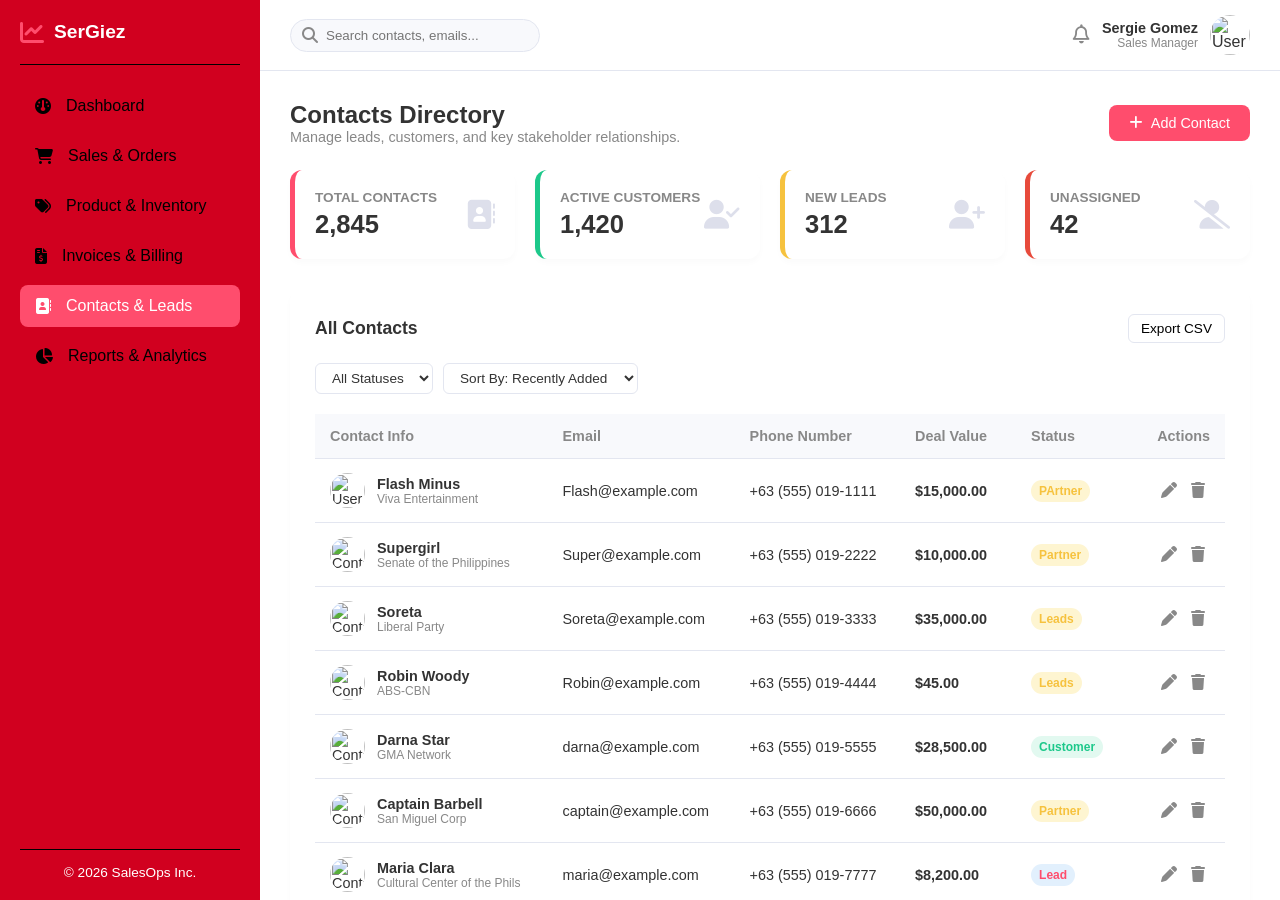
==== contacts/contacts.html @ ac34f9d6 "Initial commit" ====
<html lang="en">
<head>
    <meta charset="UTF-8">
    <meta name="viewport" content="width=device-width, initial-scale=1.0">
    <title>Contacts</title>
    <link rel="stylesheet" href="https://cdnjs.cloudflare.com/ajax/libs/font-awesome/6.4.0/css/all.min.css">
    <link rel="stylesheet" href="contacts.css">
</head>
<body>
    <div class="sidebar">
        <div>
            <div class="sidebar-brand">
             <i class="fa-solid fa-chart-line" style="color: var(--accent-color); font-size: 1.5rem;"></i>
                 <span>SerGiez</span>
            </div>
            <ul class="sidebar-menu">
                <li><a href="/End Project/index/index.html" ><i class="fa-solid fa-gauge"></i> Dashboard</a></li>
                <li><a href="/End Project/sales/sales.html" ><i class="fa-solid fa-cart-shopping"></i> Sales & Orders</a></li>
                <li><a href="/End Project/product/inventory.html" ><i class="fa-solid fa-tags"></i> Product & Inventory</a></li>
                <li><a href="/End Project/invoice/invoice.html"><i class="fa-solid fa-file-invoice-dollar"></i> Invoices & Billing</a></li>
                <li><a href="/End Project/contacts/contacts.html" class="active"><i class="fa-solid fa-address-book"></i> Contacts & Leads</a></li>
                <li><a href="/End Project/reports/reports.html"><i class="fa-solid fa-chart-pie"></i> Reports & Analytics</a></li>
            </ul>
            </ul>
        </div>
        <div class="sidebar-footer">
            <p>&copy; 2026 SalesOps Inc.</p>
        </div>
    </div>

    <div class="main-content">
        
        <div class="header">
            <div class="search-bar">
                <i class="fa-solid fa-magnifying-glass"></i>
                <input type="text" placeholder="Search contacts, emails...">
            </div>
            <div class="user-profile">
                <i class="fa-regular fa-bell" style="font-size: 1.2rem; cursor: pointer; color: var(--text-muted);"></i>
                <div style="text-align: right;">
                    <h5 style="font-size: 0.9rem; font-weight: 600;">Sergie Gomez</h5>
                    <p style="font-size: 0.75rem; color: var(--text-muted);">Sales Manager</p>
                </div>
                <img src="/End Project/c92a8a61-e14b-4b45-af34-51f5da07412b.jpg" alt="User Profile Picture">
            </div>
        </div>

        <div class="dashboard-container">
            <div class="dashboard-title-row">
                <div>
                    <h2>Contacts Directory</h2>
                    <p style="color: var(--text-muted); font-size: 0.9rem;">Manage leads, customers, and key stakeholder relationships.</p>
                </div>
                <button class="btn-primary">
                    <i class="fa-solid fa-plus"></i> Add Contact
                </button>
            </div>

            <div class="kpi-grid">
                <div class="kpi-card">
                    <div class="kpi-details">
                        <p>Total Contacts</p>
                        <h3>2,845</h3>
                    </div>
                    <i class="fa-solid fa-address-book kpi-icon"></i>
                </div>
                <div class="kpi-card success">
                    <div class="kpi-details">
                        <p>Active Customers</p>
                        <h3>1,420</h3>
                    </div>
                    <i class="fa-solid fa-user-check kpi-icon"></i>
                </div>
                <div class="kpi-card warning">
                    <div class="kpi-details">
                        <p>New Leads</p>
                        <h3>312</h3>
                    </div>
                    <i class="fa-solid fa-user-plus kpi-icon"></i>
                </div>
                <div class="kpi-card danger">
                    <div class="kpi-details">
                        <p>Unassigned</p>
                        <h3>42</h3>
                    </div>
                    <i class="fa-solid fa-user-slash kpi-icon"></i>
                </div>
            </div>

            <div class="panel">
                <div class="panel-header">
                    <h4 class="panel-title">All Contacts</h4>
                    <button style="background: none; border: 1px solid var(--border-color); padding: 6px 12px; border-radius: 6px; cursor: pointer; font-size: 0.85rem; font-weight: 500;">Export CSV</button>
                </div>

                <div class="table-toolbar">
                    <div class="filter-group">
                        <select class="filter-select">
                            <option value="">All Statuses</option>
                            <option value="customer">Customer</option>
                            <option value="lead">Lead</option>
                            <option value="partner">Partner</option>
                        </select>
                        <select class="filter-select">
                            <option value="">Sort By: Recently Added</option>
                            <option value="name">Name</option>
                            <option value="company">Company</option>
                        </select>
                    </div>
                </div>

                <div class="data-table-container">
                    <table class="data-table">
                        <thead>
                            <tr>
                                <th>Contact Info</th>
                                <th>Email</th>
                                <th>Phone Number</th>
                                <th>Deal Value</th>
                                <th>Status</th>
                                <th style="text-align: right;">Actions</th>
                            </tr>
                        </thead>
                        <tbody>
                            <tr>
                                <td>
                                    <div class="contact-profile">
                                        <img src="https://images.unsplash.com/photo-1534528741775-53994a69daeb?auto=format&fit=crop&w=100&q=80" alt="User Profile Picture">
                                        <div class="contact-info">
                                            <div class="contact-name">Flash Minus  </div>
                                            <div class="contact-company">Viva Entertainment</div>
                                        </div>
                                    </div>
                                </td>
                                <td>Flash@example.com</td>
                                <td>+63 (555) 019-1111</td>
                                <td><strong>$15,000.00</strong></td>
                                <td><span class="status-badge partner">PArtner</span></td>
                                <td class="actions-cell" style="text-align: right;">
                                    <button title="Edit"><i class="fa-solid fa-pen"></i></button>
                                    <button title="Delete"><i class="fa-solid fa-trash"></i></button>
                                </td>
                            </tr>   
                            <tr>
                                <td>
                                    <div class="contact-profile">
                                        <img src="https://images.unsplash.com/photo-1494790108377-be9c29b29330?auto=format&fit=crop&w=100&q=80" alt="Contact Avatar">
                                        <div class="contact-info">
                                            <div class="contact-name">Supergirl </div>
                                            <div class="contact-company">Senate of the Philippines</div>
                                        </div>
                                    </div>
                                </td>
                                <td>Super@example.com</td>
                                <td>+63 (555) 019-2222</td>
                                <td><strong>$10,000.00</strong></td>
                                <td><span class="status-badge partner">Partner</span></td>
                                <td class="actions-cell" style="text-align: right;">
                                    <button title="Edit"><i class="fa-solid fa-pen"></i></button>
                                    <button title="Delete"><i class="fa-solid fa-trash"></i></button>
                                </td>
                            </tr>
                            <tr>
                                <td>
                                    <div class="contact-profile">
                                        <img src="https://images.unsplash.com/photo-1507003211169-0a1dd7228f2d?auto=format&fit=crop&w=100&q=80" alt="Contact Avatar">
                                        <div class="contact-info">
                                            <div class="contact-name">Soreta</div>
                                            <div class="contact-company">Liberal Party</div>
                                        </div>
                                    </div>
                                </td>
                                <td>Soreta@example.com</td>
                                <td>+63 (555) 019-3333</td>
                                <td><strong>$35,000.00</strong></td>
                                <td><span class="status-badge partner">Leads</span></td>
                                <td class="actions-cell" style="text-align: right;">
                                    <button title="Edit"><i class="fa-solid fa-pen"></i></button>
                                    <button title="Delete"><i class="fa-solid fa-trash"></i></button>
                                </td>
                            </tr>
                            <tr>
                               <td>
                                    <div class="contact-profile">
                                        <img src="https://images.unsplash.com/photo-1500648767791-00dcc994a43e?auto=format&fit=crop&w=100&q=80" alt="Contact Avatar">
                                        <div class="contact-info">
                                            <div class="contact-name">Robin Woody</div>
                                            <div class="contact-company">ABS-CBN</div>
                                        </div>
                                    </div>
                                </td>
                                <td>Robin@example.com</td>
                                <td>+63 (555) 019-4444</td>
                                <td><strong>$45.00</strong></td>
                                <td><span class="status-badge partner">Leads</span></td>
                                <td class="actions-cell" style="text-align: right;">
                                    <button title="Edit"><i class="fa-solid fa-pen"></i></button>
                                    <button title="Delete"><i class="fa-solid fa-trash"></i></button>
                                </td>
                            </tr>
                            <tr>
                                <td>
                                    <div class="contact-profile">
                                        <img src="https://images.unsplash.com/photo-1573496359142-b8d87734a5a2?auto=format&fit=crop&w=100&q=80" alt="Contact Avatar">
                                        <div class="contact-info">
                                            <div class="contact-name">Darna Star</div>
                                            <div class="contact-company">GMA Network</div>
                                        </div>
                                    </div>
                                </td>
                                <td>darna@example.com</td>
                                <td>+63 (555) 019-5555</td>
                                <td><strong>$28,500.00</strong></td>
                                <td><span class="status-badge customer">Customer</span></td>
                                <td class="actions-cell" style="text-align: right;">
                                    <button title="Edit"><i class="fa-solid fa-pen"></i></button>
                                    <button title="Delete"><i class="fa-solid fa-trash"></i></button>
                                </td>
                            </tr>
                            <tr>
                                <td>
                                    <div class="contact-profile">
                                        <img src="https://images.unsplash.com/photo-1519085360753-af0119f7cbe7?auto=format&fit=crop&w=100&q=80" alt="Contact Avatar">
                                        <div class="contact-info">
                                            <div class="contact-name">Captain Barbell</div>
                                            <div class="contact-company">San Miguel Corp</div>
                                        </div>
                                    </div>
                                </td>
                                <td>captain@example.com</td>
                                <td>+63 (555) 019-6666</td>
                                <td><strong>$50,000.00</strong></td>
                                <td><span class="status-badge partner">Partner</span></td>
                                <td class="actions-cell" style="text-align: right;">
                                    <button title="Edit"><i class="fa-solid fa-pen"></i></button>
                                    <button title="Delete"><i class="fa-solid fa-trash"></i></button>
                                </td>
                            </tr>
                            <tr>
                                <td>
                                    <div class="contact-profile">
                                        <img src="https://images.unsplash.com/photo-1580489944761-15a19d654956?auto=format&fit=crop&w=100&q=80" alt="Contact Avatar">
                                        <div class="contact-info">
                                            <div class="contact-name">Maria Clara</div>
                                            <div class="contact-company">Cultural Center of the Phils</div>
                                        </div>
                                    </div>
                                </td>
                                <td>maria@example.com</td>
                                <td>+63 (555) 019-7777</td>
                                <td><strong>$8,200.00</strong></td>
                                <td><span class="status-badge lead">Lead</span></td>
                                <td class="actions-cell" style="text-align: right;">
                                    <button title="Edit"><i class="fa-solid fa-pen"></i></button>
                                    <button title="Delete"><i class="fa-solid fa-trash"></i></button>
                                </td>
                            </tr>
                            <tr>
                                <td>
                                    <div class="contact-profile">
                                        <img src="https://images.unsplash.com/photo-1539571696357-5a69c17a67c6?auto=format&fit=crop&w=100&q=80" alt="Contact Avatar">
                                        <div class="contact-info">
                                            <div class="contact-name">Juan Tamad</div>
                                            <div class="contact-company">Bayantel Communications</div>
                                        </div>
                                    </div>
                                </td>
                                <td>juan@example.com</td>
                                <td>+63 (555) 019-8888</td>
                                <td><strong>$0.00</strong></td>
                                <td><span class="status-badge unassigned">Unassigned</span></td>
                                <td class="actions-cell" style="text-align: right;">
                                    <button title="Edit"><i class="fa-solid fa-pen"></i></button>
                                    <button title="Delete"><i class="fa-solid fa-trash"></i></button>
                                </td>
                            </tr>
                            <tr>
                                <td>
                                    <div class="contact-profile">
                                        <img src="https://images.unsplash.com/photo-1544005313-94ddf0286df2?auto=format&fit=crop&w=100&q=80" alt="Contact Avatar">
                                        <div class="contact-info">
                                            <div class="contact-name">Panday Iron</div>
                                            <div class="contact-company">Steel Asia Corp</div>
                                        </div>
                                    </div>
                                </td>
                                <td>panday@example.com</td>
                                <td>+63 (555) 019-9999</td>
                                <td><strong>$120,500.00</strong></td>
                                <td><span class="status-badge customer">Customer</span></td>
                                <td class="actions-cell" style="text-align: right;">
                                    <button title="Edit"><i class="fa-solid fa-pen"></i></button>
                                    <button title="Delete"><i class="fa-solid fa-trash"></i></button>
                                </td>
                            </tr>
                            <tr>
                                <td>
                                    <div class="contact-profile">
                                        <img src="https://images.unsplash.com/photo-1506794778202-cad84cf45f1d?auto=format&fit=crop&w=100&q=80" alt="Contact Avatar">
                                        <div class="contact-info">
                                            <div class="contact-name">Ibong Adarna</div>
                                            <div class="contact-company">Philippine Airlines</div>
                                        </div>
                                    </div>
                                </td>
                                <td>adarna@example.com</td>
                                <td>+63 (555) 019-1234</td>
                                <td><strong>$64,000.00</strong></td>
                                <td><span class="status-badge partner">Partner</span></td>
                                <td class="actions-cell" style="text-align: right;">
                                    <button title="Edit"><i class="fa-solid fa-pen"></i></button>
                                    <button title="Delete"><i class="fa-solid fa-trash"></i></button>
                                </td>
                            </tr>
                        </tbody>
                    </table>
                </div>
            </div>

        </div>
    </div>

</body>
</html>
---- contacts/contacts.css ----
:root {
            --bg-primary: white;
            --bg-sidebar: #d1001f;
            --text-main: #333333;
            --text-muted: #888888;
            --card-bg: #ffffff;
            --accent-color: #ff4d6d;
            --success: #1cc88a;
            --warning: #f6c23e;
            --danger: #e74a3b;
            --border-color: #e3e6f0;
        }

        * {
            margin: 0;
            padding: 0;
            box-sizing: border-box;
            font-family: 'Inter', sans-serif;
        }

        body {
            display: flex;
            background-color: var(--bg-primary);
            color: var(--text-main);
            height: 100vh;
            overflow: hidden;
        }

        /* --- SIDEBAR --- */
        .sidebar {
            width: 260px;
            background-color: var(--bg-sidebar);
            color: white;
            display: flex;
            flex-direction: column;
            justify-content: space-between;
            padding: 20px;
        }

        .sidebar-brand {
            display: flex;
            align-items: center;
            gap: 10px;
            font-size: 1.2rem;
            font-weight: 700;
            padding-bottom: 20px;
            border-bottom: 1px solid black;
        }


        .sidebar-menu {
            list-style: none;
            margin-top: 20px;
            flex-grow: 1;
        }


        .sidebar-menu li {
            margin-bottom: 8px;
        }

       .sidebar-menu a {
            display: flex;
            align-items: center;
            gap: 15px;
            color: black;
            text-decoration: none;
            padding: 12px 15px;
            border-radius: 8px;
            transition: all 0.3s;
            font-weight: 500;
        }


        .sidebar-menu a:hover, .sidebar-menu a.active {
            background-color: var(--accent-color);
            color: #fff;
        }


        .sidebar-footer {
            font-size: 0.85rem;
            color: white;
            text-align: center;
            border-top: 1px solid black;
            padding-top: 15px;
        }


        /* --- MAIN CONTENT --- */
        .main-content {
            flex-grow: 1;
            display: flex;
            flex-direction: column;
            overflow-y: auto;
        }

        /* Header */
        .header {
            background-color: var(--card-bg);
            padding: 15px 30px;
            display: flex;
            justify-content: space-between;
            align-items: center;
            border-bottom: 1px solid var(--border-color);
        }

        .search-bar {
            position: relative;
        }

        .search-bar input {
            padding: 8px 15px 8px 35px;
            border: 1px solid var(--border-color);
            border-radius: 20px;
            outline: none;
            background-color: #f8f9fc;
            width: 250px;
        }

        .search-bar i {
            position: absolute;
            left: 12px;
            top: 50%;
            transform: translateY(-50%);
            color: var(--text-muted);
        }

        .user-profile {
            display: flex;
            align-items: center;
            gap: 12px;
        }

        .user-profile img {
            width: 40px;
            height: 40px;
            border-radius: 50%;
            object-fit: cover;
        }

        /* Dashboard Body */
        .dashboard-container {
            padding: 30px;
        }

        .dashboard-title-row {
            display: flex;
            justify-content: space-between;
            align-items: center;
            margin-bottom: 25px;
        }

        .btn-primary {
            background-color: var(--accent-color);
            color: white;
            border: none;
            padding: 10px 20px;
            border-radius: 8px;
            font-weight: 500;
            cursor: pointer;
            display: flex;
            align-items: center;
            gap: 8px;
            font-size: 0.9rem;
            transition: background 0.2s;
        }

        .btn-primary:hover {
            background-color: #2e59d9;
        }

        /* KPI Cards Grid */
        .kpi-grid {
            display: grid;
            grid-template-columns: repeat(auto-fit, minmax(220px, 1fr));
            gap: 20px;
            margin-bottom: 30px;
        }

        .kpi-card {
            background-color: var(--card-bg);
            padding: 20px;
            border-radius: 12px;
            display: flex;
            justify-content: space-between;
            align-items: center;
            box-shadow: 0 4px 6px rgba(0,0,0,0.02);
            border-left: 5px solid var(--accent-color);
        }

        .kpi-card.success { border-left-color: var(--success); }
        .kpi-card.warning { border-left-color: var(--warning); }
        .kpi-card.danger { border-left-color: var(--danger); }

        .kpi-details p {
            font-size: 0.85rem;
            color: var(--text-muted);
            text-transform: uppercase;
            font-weight: 600;
            margin-bottom: 5px;
        }

        .kpi-details h3 {
            font-size: 1.6rem;
            font-weight: 700;
        }

        .kpi-icon {
            font-size: 1.8rem;
            color: #dddfeb;
        }

        /* Management Panel */
        .panel {
            background-color: var(--card-bg);
            padding: 25px;
            border-radius: 12px;
            box-shadow: 0 4px 6px rgba(0,0,0,0.02);
        }

        .panel-header {
            display: flex;
            justify-content: space-between;
            align-items: center;
            margin-bottom: 20px;
        }

        .panel-title {
            font-size: 1.1rem;
            font-weight: 600;
        }

        /* Filter Row Toolbar */
        .table-toolbar {
            display: flex;
            justify-content: space-between;
            margin-bottom: 20px;
            gap: 15px;
            flex-wrap: wrap;
        }

        .filter-group {
            display: flex;
            gap: 10px;
        }

        .filter-select {
            padding: 6px 12px;
            border: 1px solid var(--border-color);
            border-radius: 6px;
            background-color: #fff;
            color: var(--text-main);
            font-size: 0.85rem;
            outline: none;
        }

        /* Data Table styling */
        .data-table-container {
            width: 100%;
            overflow-x: auto;
        }

        .data-table {
            width: 100%;
            border-collapse: collapse;
            text-align: left;
        }

        .data-table th, .data-table td {
            padding: 14px 15px;
            border-bottom: 1px solid var(--border-color);
            font-size: 0.9rem;
            vertical-align: middle;
        }

        .data-table th {
            background-color: #f8f9fc;
            color: var(--text-muted);
            font-weight: 600;
        }

        /* Contact Profile Specific Styles */
        .contact-profile {
            display: flex;
            align-items: center;
            gap: 12px;
        }

        .contact-profile img {
            width: 35px;
            height: 35px;
            border-radius: 50%;
            object-fit: cover;
        }

        .contact-info .contact-name {
            font-weight: 600;
            color: var(--text-main);
        }

        .contact-info .contact-company {
            font-size: 0.75rem;
            color: var(--text-muted);
        }

        /* Status & Life Cycle Badges */
        .status-badge {
            padding: 4px 8px;
            border-radius: 20px;
            font-size: 0.75rem;
            font-weight: 600;
            display: inline-block;
        }

        .status-badge.lead { background-color: #e2f0fd; color: var(--accent-color); }
        .status-badge.customer { background-color: #e2f9f0; color: var(--success); }
        .status-badge.partner { background-color: #fef5d1; color: var(--warning); }

        /* Actions layout */
        .actions-cell button {
            background: none;
            border: none;
            color: var(--text-muted);
            cursor: pointer;
            font-size: 1rem;
            padding: 0 5px;
            transition: color 0.2s;
        }

        .actions-cell button:hover {
            color: var(--accent-color);
        }
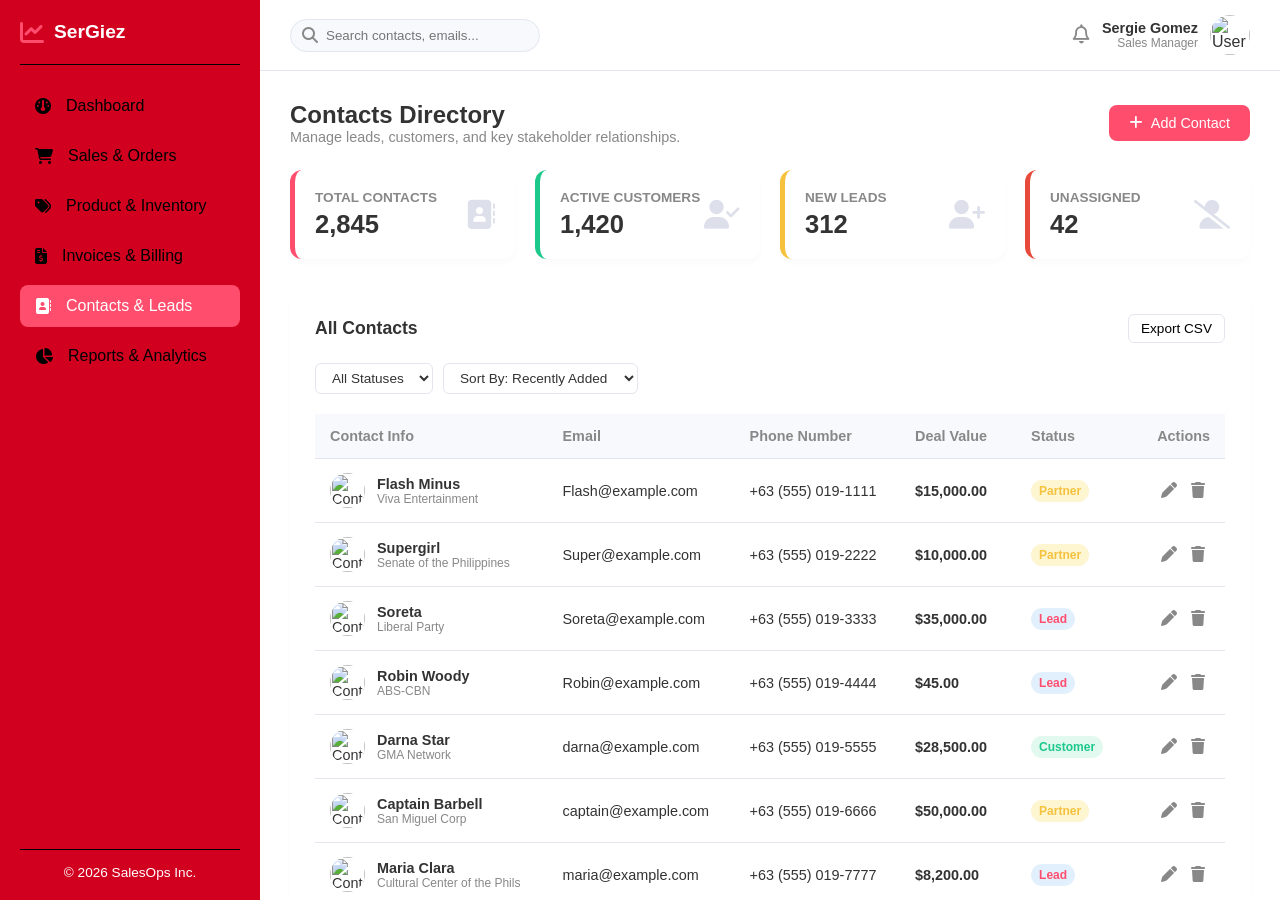
==== commit efbd9519: "added the js and transfered all the dummy to js" ====
--- a/contacts/contacts.html
+++ b/contacts/contacts.html
@@ -121,197 +121,8 @@
                                 <th style="text-align: right;">Actions</th>
                             </tr>
                         </thead>
-                        <tbody>
-                            <tr>
-                                <td>
-                                    <div class="contact-profile">
-                                        <img src="https://images.unsplash.com/photo-1534528741775-53994a69daeb?auto=format&fit=crop&w=100&q=80" alt="User Profile Picture">
-                                        <div class="contact-info">
-                                            <div class="contact-name">Flash Minus  </div>
-                                            <div class="contact-company">Viva Entertainment</div>
-                                        </div>
-                                    </div>
-                                </td>
-                                <td>Flash@example.com</td>
-                                <td>+63 (555) 019-1111</td>
-                                <td><strong>$15,000.00</strong></td>
-                                <td><span class="status-badge partner">PArtner</span></td>
-                                <td class="actions-cell" style="text-align: right;">
-                                    <button title="Edit"><i class="fa-solid fa-pen"></i></button>
-                                    <button title="Delete"><i class="fa-solid fa-trash"></i></button>
-                                </td>
-                            </tr>   
-                            <tr>
-                                <td>
-                                    <div class="contact-profile">
-                                        <img src="https://images.unsplash.com/photo-1494790108377-be9c29b29330?auto=format&fit=crop&w=100&q=80" alt="Contact Avatar">
-                                        <div class="contact-info">
-                                            <div class="contact-name">Supergirl </div>
-                                            <div class="contact-company">Senate of the Philippines</div>
-                                        </div>
-                                    </div>
-                                </td>
-                                <td>Super@example.com</td>
-                                <td>+63 (555) 019-2222</td>
-                                <td><strong>$10,000.00</strong></td>
-                                <td><span class="status-badge partner">Partner</span></td>
-                                <td class="actions-cell" style="text-align: right;">
-                                    <button title="Edit"><i class="fa-solid fa-pen"></i></button>
-                                    <button title="Delete"><i class="fa-solid fa-trash"></i></button>
-                                </td>
-                            </tr>
-                            <tr>
-                                <td>
-                                    <div class="contact-profile">
-                                        <img src="https://images.unsplash.com/photo-1507003211169-0a1dd7228f2d?auto=format&fit=crop&w=100&q=80" alt="Contact Avatar">
-                                        <div class="contact-info">
-                                            <div class="contact-name">Soreta</div>
-                                            <div class="contact-company">Liberal Party</div>
-                                        </div>
-                                    </div>
-                                </td>
-                                <td>Soreta@example.com</td>
-                                <td>+63 (555) 019-3333</td>
-                                <td><strong>$35,000.00</strong></td>
-                                <td><span class="status-badge partner">Leads</span></td>
-                                <td class="actions-cell" style="text-align: right;">
-                                    <button title="Edit"><i class="fa-solid fa-pen"></i></button>
-                                    <button title="Delete"><i class="fa-solid fa-trash"></i></button>
-                                </td>
-                            </tr>
-                            <tr>
-                               <td>
-                                    <div class="contact-profile">
-                                        <img src="https://images.unsplash.com/photo-1500648767791-00dcc994a43e?auto=format&fit=crop&w=100&q=80" alt="Contact Avatar">
-                                        <div class="contact-info">
-                                            <div class="contact-name">Robin Woody</div>
-                                            <div class="contact-company">ABS-CBN</div>
-                                        </div>
-                                    </div>
-                                </td>
-                                <td>Robin@example.com</td>
-                                <td>+63 (555) 019-4444</td>
-                                <td><strong>$45.00</strong></td>
-                                <td><span class="status-badge partner">Leads</span></td>
-                                <td class="actions-cell" style="text-align: right;">
-                                    <button title="Edit"><i class="fa-solid fa-pen"></i></button>
-                                    <button title="Delete"><i class="fa-solid fa-trash"></i></button>
-                                </td>
-                            </tr>
-                            <tr>
-                                <td>
-                                    <div class="contact-profile">
-                                        <img src="https://images.unsplash.com/photo-1573496359142-b8d87734a5a2?auto=format&fit=crop&w=100&q=80" alt="Contact Avatar">
-                                        <div class="contact-info">
-                                            <div class="contact-name">Darna Star</div>
-                                            <div class="contact-company">GMA Network</div>
-                                        </div>
-                                    </div>
-                                </td>
-                                <td>darna@example.com</td>
-                                <td>+63 (555) 019-5555</td>
-                                <td><strong>$28,500.00</strong></td>
-                                <td><span class="status-badge customer">Customer</span></td>
-                                <td class="actions-cell" style="text-align: right;">
-                                    <button title="Edit"><i class="fa-solid fa-pen"></i></button>
-                                    <button title="Delete"><i class="fa-solid fa-trash"></i></button>
-                                </td>
-                            </tr>
-                            <tr>
-                                <td>
-                                    <div class="contact-profile">
-                                        <img src="https://images.unsplash.com/photo-1519085360753-af0119f7cbe7?auto=format&fit=crop&w=100&q=80" alt="Contact Avatar">
-                                        <div class="contact-info">
-                                            <div class="contact-name">Captain Barbell</div>
-                                            <div class="contact-company">San Miguel Corp</div>
-                                        </div>
-                                    </div>
-                                </td>
-                                <td>captain@example.com</td>
-                                <td>+63 (555) 019-6666</td>
-                                <td><strong>$50,000.00</strong></td>
-                                <td><span class="status-badge partner">Partner</span></td>
-                                <td class="actions-cell" style="text-align: right;">
-                                    <button title="Edit"><i class="fa-solid fa-pen"></i></button>
-                                    <button title="Delete"><i class="fa-solid fa-trash"></i></button>
-                                </td>
-                            </tr>
-                            <tr>
-                                <td>
-                                    <div class="contact-profile">
-                                        <img src="https://images.unsplash.com/photo-1580489944761-15a19d654956?auto=format&fit=crop&w=100&q=80" alt="Contact Avatar">
-                                        <div class="contact-info">
-                                            <div class="contact-name">Maria Clara</div>
-                                            <div class="contact-company">Cultural Center of the Phils</div>
-                                        </div>
-                                    </div>
-                                </td>
-                                <td>maria@example.com</td>
-                                <td>+63 (555) 019-7777</td>
-                                <td><strong>$8,200.00</strong></td>
-                                <td><span class="status-badge lead">Lead</span></td>
-                                <td class="actions-cell" style="text-align: right;">
-                                    <button title="Edit"><i class="fa-solid fa-pen"></i></button>
-                                    <button title="Delete"><i class="fa-solid fa-trash"></i></button>
-                                </td>
-                            </tr>
-                            <tr>
-                                <td>
-                                    <div class="contact-profile">
-                                        <img src="https://images.unsplash.com/photo-1539571696357-5a69c17a67c6?auto=format&fit=crop&w=100&q=80" alt="Contact Avatar">
-                                        <div class="contact-info">
-                                            <div class="contact-name">Juan Tamad</div>
-                                            <div class="contact-company">Bayantel Communications</div>
-                                        </div>
-                                    </div>
-                                </td>
-                                <td>juan@example.com</td>
-                                <td>+63 (555) 019-8888</td>
-                                <td><strong>$0.00</strong></td>
-                                <td><span class="status-badge unassigned">Unassigned</span></td>
-                                <td class="actions-cell" style="text-align: right;">
-                                    <button title="Edit"><i class="fa-solid fa-pen"></i></button>
-                                    <button title="Delete"><i class="fa-solid fa-trash"></i></button>
-                                </td>
-                            </tr>
-                            <tr>
-                                <td>
-                                    <div class="contact-profile">
-                                        <img src="https://images.unsplash.com/photo-1544005313-94ddf0286df2?auto=format&fit=crop&w=100&q=80" alt="Contact Avatar">
-                                        <div class="contact-info">
-                                            <div class="contact-name">Panday Iron</div>
-                                            <div class="contact-company">Steel Asia Corp</div>
-                                        </div>
-                                    </div>
-                                </td>
-                                <td>panday@example.com</td>
-                                <td>+63 (555) 019-9999</td>
-                                <td><strong>$120,500.00</strong></td>
-                                <td><span class="status-badge customer">Customer</span></td>
-                                <td class="actions-cell" style="text-align: right;">
-                                    <button title="Edit"><i class="fa-solid fa-pen"></i></button>
-                                    <button title="Delete"><i class="fa-solid fa-trash"></i></button>
-                                </td>
-                            </tr>
-                            <tr>
-                                <td>
-                                    <div class="contact-profile">
-                                        <img src="https://images.unsplash.com/photo-1506794778202-cad84cf45f1d?auto=format&fit=crop&w=100&q=80" alt="Contact Avatar">
-                                        <div class="contact-info">
-                                            <div class="contact-name">Ibong Adarna</div>
-                                            <div class="contact-company">Philippine Airlines</div>
-                                        </div>
-                                    </div>
-                                </td>
-                                <td>adarna@example.com</td>
-                                <td>+63 (555) 019-1234</td>
-                                <td><strong>$64,000.00</strong></td>
-                                <td><span class="status-badge partner">Partner</span></td>
-                                <td class="actions-cell" style="text-align: right;">
-                                    <button title="Edit"><i class="fa-solid fa-pen"></i></button>
-                                    <button title="Delete"><i class="fa-solid fa-trash"></i></button>
-                                </td>
-                            </tr>
+                        <tbody id="contactsTableBody">
+                            <!-- Contacts will be populated by JavaScript -->
                         </tbody>
                     </table>
                 </div>
@@ -320,5 +131,37 @@
         </div>
     </div>
 
+    <!-- Data and rendering scripts -->
+    <script src="contacts-data.js"></script>
+    <script>
+        // Populate contacts table
+        function populateContactsTable() {
+            const tbody = document.getElementById('contactsTableBody');
+            tbody.innerHTML = contactsData.map(contact => `
+                <tr>
+                    <td>
+                        <div class="contact-profile">
+                            <img src="${contact.image}" alt="Contact Avatar">
+                            <div class="contact-info">
+                                <div class="contact-name">${contact.name}</div>
+                                <div class="contact-company">${contact.company}</div>
+                            </div>
+                        </div>
+                    </td>
+                    <td>${contact.email}</td>
+                    <td>${contact.phone}</td>
+                    <td><strong>${contact.dealValue}</strong></td>
+                    <td><span class="status-badge ${contact.status.toLowerCase()}">${contact.status}</span></td>
+                    <td class="actions-cell" style="text-align: right;">
+                        <button title="Edit"><i class="fa-solid fa-pen"></i></button>
+                        <button title="Delete"><i class="fa-solid fa-trash"></i></button>
+                    </td>
+                </tr>
+            `).join('');
+        }
+
+        // Initialize table when DOM is ready
+        document.addEventListener('DOMContentLoaded', populateContactsTable);
+    </script>
 </body>
 </html>
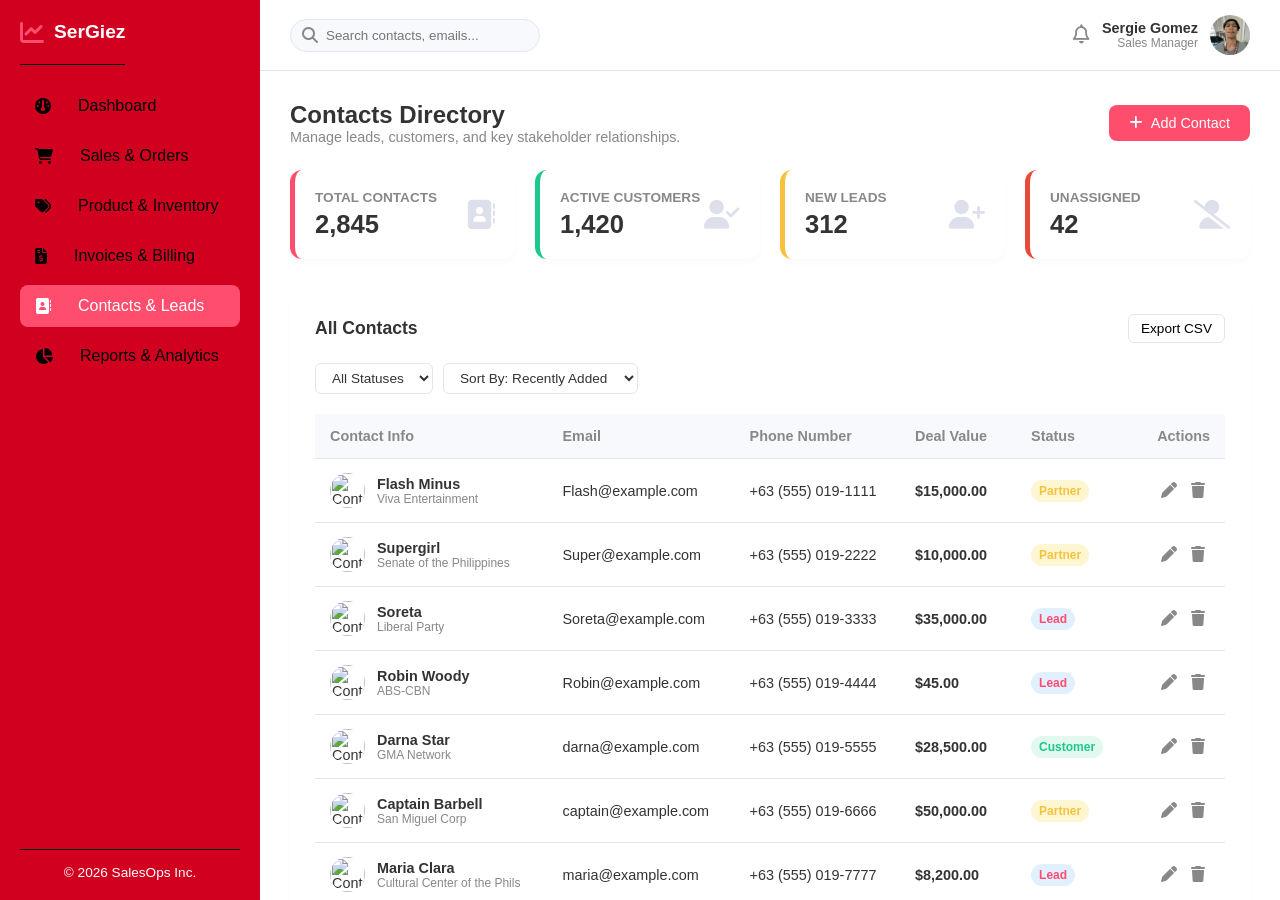
==== commit 1132d50b: "ensure for all resolution" ====
--- a/contacts/contacts.html
+++ b/contacts/contacts.html
@@ -9,18 +9,20 @@
 <body>
     <div class="sidebar">
         <div>
-            <div class="sidebar-brand">
-             <i class="fa-solid fa-chart-line" style="color: var(--accent-color); font-size: 1.5rem;"></i>
-                 <span>SerGiez</span>
+            <div class="sidebar-header">
+                <div class="sidebar-brand">
+                 <i class="fa-solid fa-chart-line" style="color: var(--accent-color); font-size: 1.5rem;"></i>
+                     <span>SerGiez</span>
+                </div>
+                <button type="button" class="sidebar-close" aria-label="Close menu"><i class="fa-solid fa-xmark"></i></button>
             </div>
             <ul class="sidebar-menu">
-                <li><a href="/End Project/index/index.html" ><i class="fa-solid fa-gauge"></i> Dashboard</a></li>
-                <li><a href="/End Project/sales/sales.html" ><i class="fa-solid fa-cart-shopping"></i> Sales & Orders</a></li>
-                <li><a href="/End Project/product/inventory.html" ><i class="fa-solid fa-tags"></i> Product & Inventory</a></li>
-                <li><a href="/End Project/invoice/invoice.html"><i class="fa-solid fa-file-invoice-dollar"></i> Invoices & Billing</a></li>
-                <li><a href="/End Project/contacts/contacts.html" class="active"><i class="fa-solid fa-address-book"></i> Contacts & Leads</a></li>
-                <li><a href="/End Project/reports/reports.html"><i class="fa-solid fa-chart-pie"></i> Reports & Analytics</a></li>
-            </ul>
+                <li><a href="../index/index.html" ><i class="fa-solid fa-gauge"></i><span class="link-text"> Dashboard</span></a></li>
+                <li><a href="../sales/sales.html" ><i class="fa-solid fa-cart-shopping"></i><span class="link-text"> Sales & Orders</span></a></li>
+                <li><a href="../product/inventory.html" ><i class="fa-solid fa-tags"></i><span class="link-text"> Product & Inventory</span></a></li>
+                <li><a href="../invoice/invoice.html"><i class="fa-solid fa-file-invoice-dollar"></i><span class="link-text"> Invoices & Billing</span></a></li>
+                <li><a href="contacts.html" class="active"><i class="fa-solid fa-address-book"></i><span class="link-text"> Contacts & Leads</span></a></li>
+                <li><a href="../reports/reports.html"><i class="fa-solid fa-chart-pie"></i><span class="link-text"> Reports & Analytics</span></a></li>
             </ul>
         </div>
         <div class="sidebar-footer">
@@ -31,6 +33,7 @@
     <div class="main-content">
         
         <div class="header">
+            <button type="button" class="sidebar-toggle" aria-label="Toggle menu"><i class="fa-solid fa-bars"></i></button>
             <div class="search-bar">
                 <i class="fa-solid fa-magnifying-glass"></i>
                 <input type="text" placeholder="Search contacts, emails...">
@@ -41,7 +44,7 @@
                     <h5 style="font-size: 0.9rem; font-weight: 600;">Sergie Gomez</h5>
                     <p style="font-size: 0.75rem; color: var(--text-muted);">Sales Manager</p>
                 </div>
-                <img src="/End Project/c92a8a61-e14b-4b45-af34-51f5da07412b.jpg" alt="User Profile Picture">
+                <img src="../c92a8a61-e14b-4b45-af34-51f5da07412b.jpg" alt="User Profile Picture">
             </div>
         </div>
 
@@ -133,35 +136,9 @@
 
     <!-- Data and rendering scripts -->
     <script src="contacts-data.js"></script>
-    <script>
-        // Populate contacts table
-        function populateContactsTable() {
-            const tbody = document.getElementById('contactsTableBody');
-            tbody.innerHTML = contactsData.map(contact => `
-                <tr>
-                    <td>
-                        <div class="contact-profile">
-                            <img src="${contact.image}" alt="Contact Avatar">
-                            <div class="contact-info">
-                                <div class="contact-name">${contact.name}</div>
-                                <div class="contact-company">${contact.company}</div>
-                            </div>
-                        </div>
-                    </td>
-                    <td>${contact.email}</td>
-                    <td>${contact.phone}</td>
-                    <td><strong>${contact.dealValue}</strong></td>
-                    <td><span class="status-badge ${contact.status.toLowerCase()}">${contact.status}</span></td>
-                    <td class="actions-cell" style="text-align: right;">
-                        <button title="Edit"><i class="fa-solid fa-pen"></i></button>
-                        <button title="Delete"><i class="fa-solid fa-trash"></i></button>
-                    </td>
-                </tr>
-            `).join('');
-        }
+    <script src="contacts.js"></script>
+    <script src="../js/sidebar-toggle.js"></script>
+</body>
+</html>
 
-        // Initialize table when DOM is ready
-        document.addEventListener('DOMContentLoaded', populateContactsTable);
-    </script>
-</body>
-</html>+
--- a/contacts/contacts.css
+++ b/contacts/contacts.css
@@ -22,8 +22,9 @@
             display: flex;
             background-color: var(--bg-primary);
             color: var(--text-main);
-            height: 100vh;
-            overflow: hidden;
+            min-height: 100vh;
+            height: auto;
+            overflow-x: hidden;
         }
 
         /* --- SIDEBAR --- */
@@ -330,4 +331,203 @@
 
         .actions-cell button:hover {
             color: var(--accent-color);
-        }+        }
+
+/* --- RESPONSIVE MOBILE ADJUSTMENTS --- */
+@media (max-width: 992px) {
+    body {
+        overflow-y: auto;
+    }
+    .header {
+        flex-direction: column;
+        align-items: stretch;
+        gap: 12px;
+        padding: 20px;
+    }
+    .search-bar input,
+    .filter-select,
+    .form-control,
+    .toolbar input,
+    .toolbar select {
+        width: 100%;
+    }
+    .user-profile {
+        margin-left: 0;
+        justify-content: space-between;
+        width: 100%;
+    }
+    .kpi-grid,
+    .charts-grid,
+    .lists-grid,
+    .split-grid,
+    .charts-row-grid,
+    .analytics-summary-grid {
+        grid-template-columns: 1fr;
+    }
+    .task-input-group,
+    .btn-group,
+    .toolbar {
+        flex-direction: column;
+        align-items: stretch;
+    }
+    .panel,
+    .dashboard-container {
+        padding: 20px;
+    }
+    .data-table th,
+    .data-table td {
+        padding: 10px 12px;
+    }
+    .sticky-action-bar,
+    .sidebar-footer {
+        width: 100%;
+        position: static;
+        box-shadow: none;
+        border-top: none;
+        padding: 15px 0 0;
+    }
+}
+
+@media (max-width: 640px) {
+    .sidebar {
+        padding: 12px;
+    }
+    .sidebar-menu a {
+        width: 100%;
+        justify-content: flex-start;
+    }
+    .header {
+        padding: 16px;
+    }
+    .dashboard-container,
+    .panel {
+        padding: 16px;
+    }
+    .search-bar input {
+        padding: 10px 14px 10px 35px;
+    }
+    .user-profile {
+        gap: 10px;
+    }
+    .user-profile img {
+        width: 36px;
+        height: 36px;
+    }
+    .task-input-group {
+        gap: 10px;
+    }
+    .task-input-group button {
+        width: 100%;
+    }
+}
+/* --- SIDEBAR COLLAPSE + RESPONSIVE NAV --- */
+.sidebar {
+    width: 260px;
+    transition: width 0.25s ease, transform 0.25s ease;
+}
+.sidebar-toggle {
+    display: none;
+    border: none;
+    background: var(--card-bg);
+    color: var(--text-main);
+    border-radius: 10px;
+    width: 42px;
+    height: 42px;
+    align-items: center;
+    justify-content: center;
+    cursor: pointer;
+    transition: background 0.2s;
+}
+.sidebar-toggle:hover {
+    background: rgba(0,0,0,0.04);
+}
+.sidebar-header {
+    display: flex;
+    align-items: center;
+    justify-content: space-between;
+    gap: 12px;
+    margin-bottom: 18px;
+}
+.sidebar-brand,
+.sidebar-menu a {
+    display: flex;
+    align-items: center;
+}
+.sidebar-close {
+    display: none;
+    border: none;
+    background: transparent;
+    color: white;
+    width: 36px;
+    height: 36px;
+    border-radius: 8px;
+    align-items: center;
+    justify-content: center;
+    cursor: pointer;
+}
+.sidebar-close:hover {
+    background: rgba(255,255,255,0.15);
+}
+.sidebar-menu a {
+    white-space: nowrap;
+}
+.sidebar-menu .link-text {
+    margin-left: 12px;
+}
+body.sidebar-collapsed .sidebar {
+    width: 72px;
+}
+body.sidebar-collapsed .sidebar .sidebar-footer,
+body.sidebar-collapsed .sidebar .sidebar-brand span,
+body.sidebar-collapsed .sidebar-menu .link-text {
+    display: none;
+}
+body.sidebar-collapsed .sidebar-menu a {
+    justify-content: center;
+    padding: 12px 0;
+}
+body.sidebar-open .sidebar {
+    transform: translateX(0);
+}
+@media (max-width: 992px) {
+    .sidebar {
+        position: fixed;
+        top: 0;
+        left: 0;
+        height: 100vh;
+        transform: translateX(-110%);
+        z-index: 250;
+        background-color: var(--bg-sidebar);
+        box-shadow: 4px 0 20px rgba(0,0,0,0.12);
+    }
+    body.sidebar-open .sidebar {
+        transform: translateX(0);
+    }
+    .sidebar-toggle {
+        display: inline-flex;
+    }
+    .sidebar-close {
+        display: inline-flex;
+    }
+    .main-content {
+        min-height: 100vh;
+    }
+    .sidebar-footer {
+        display: none;
+    }
+}
+@media (max-width: 640px) {
+    .sidebar-toggle {
+        width: 40px;
+        height: 40px;
+    }
+    .header {
+        padding: 12px 18px;
+    }
+    .dashboard-container {
+        padding: 20px;
+    }
+    .search-bar input {
+        width: 100%;
+    }
+}
